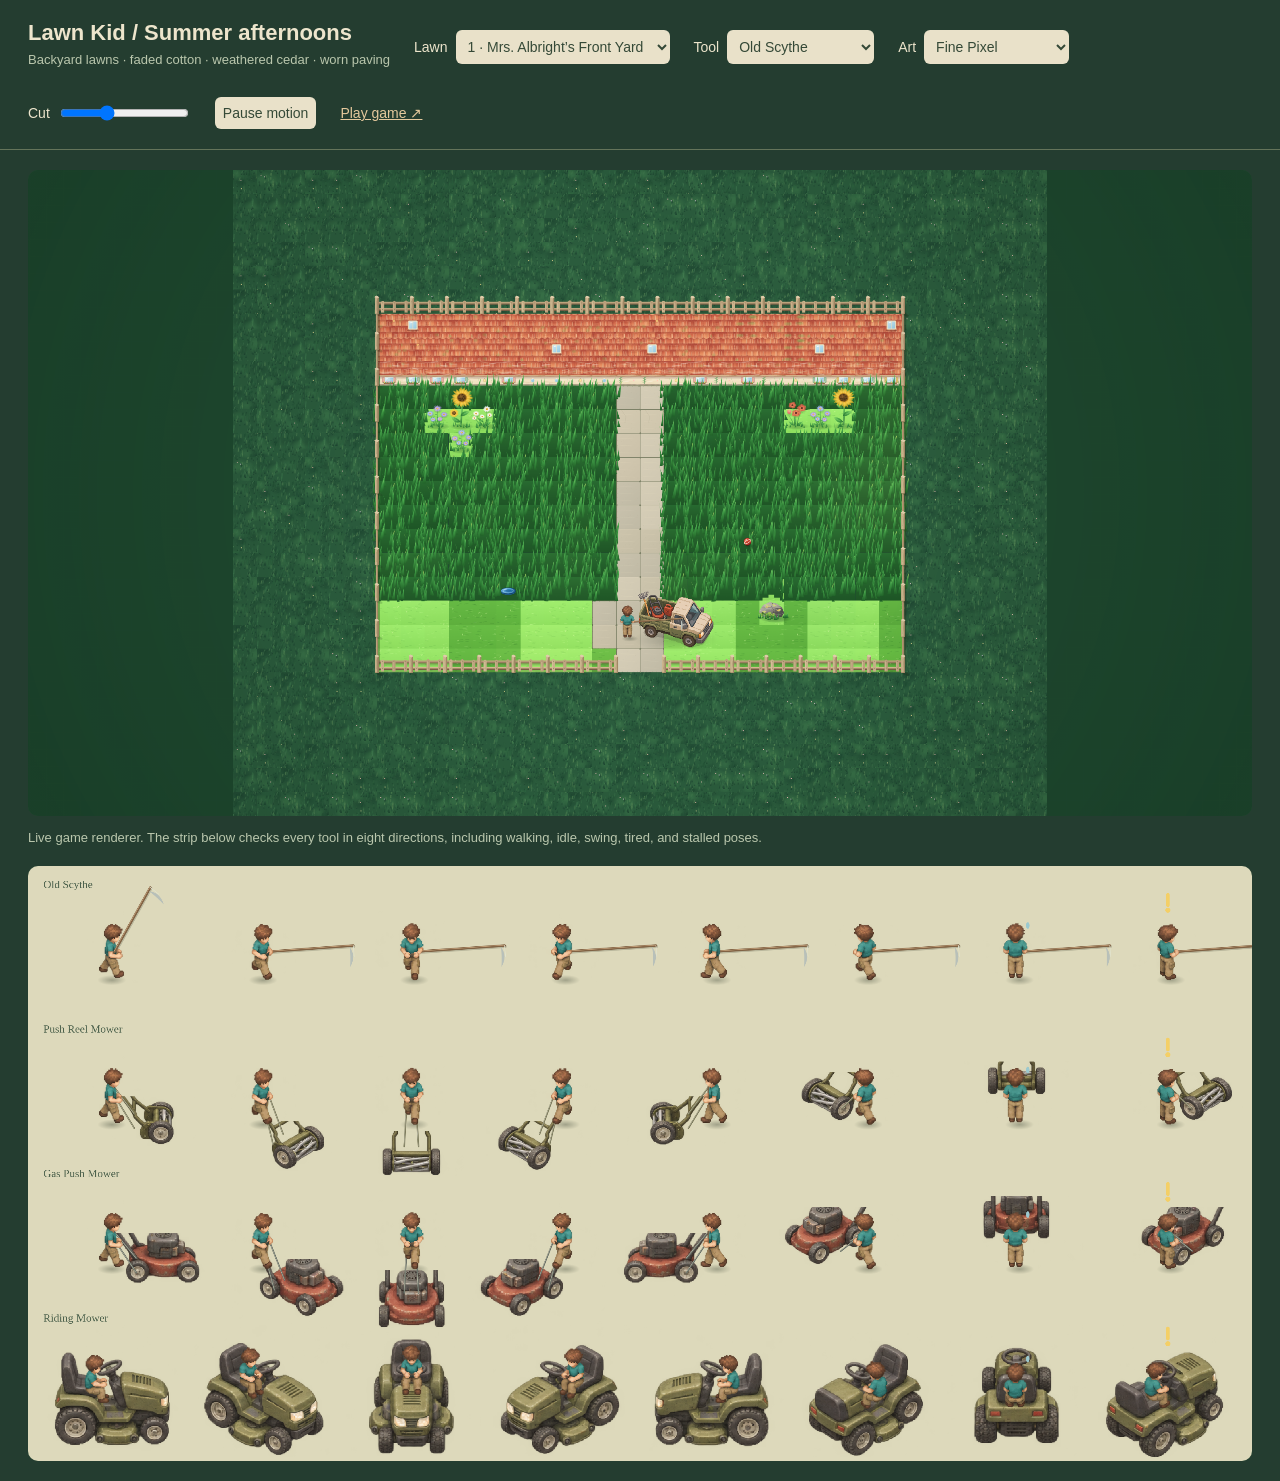
==== mockups/art-review.html @ 379fbd5e "Lawn Kid v1: 10-level lawn mowing game Canvas 2D game with hand-drawn grass, scythe/reel/gas/ride mo" ====
<!doctype html>
<html lang="en"><head><meta charset="utf-8"><meta name="viewport" content="width=device-width, initial-scale=1"><title>Lawn Kid · Art review</title>
<style>
*{box-sizing:border-box}body{margin:0;background:#243d30;color:#ede5cc;font:14px 'Trebuchet MS',sans-serif}header{padding:20px 28px;display:flex;gap:24px;align-items:center;flex-wrap:wrap;border-bottom:1px solid #64745a}h1{margin:0;font-size:22px}p{margin:6px 0;color:#bac7ad;font-size:13px}label{display:flex;align-items:center;gap:8px}select,button{font:inherit;background:#e9e1c9;color:#354937;border:0;border-radius:6px;padding:8px}main{padding:20px 28px}canvas{display:block;width:100%;border-radius:10px;background:#244b31}#cast{margin-top:18px}a{color:#e4c89c}.note{margin:12px 0;line-height:1.5}
</style></head><body>
<header><div><h1>Lawn Kid / Summer afternoons</h1><p>Backyard lawns · faded cotton · weathered cedar · worn paving</p></div>
<label>Lawn <select id="level"></select></label><label>Tool <select id="tool"></select></label><label>Art <select id="art"><option value="pixel">Fine Pixel</option><option value="realism">Textured Realism</option></select></label><label>Cut <input id="cut" type="range" min="0" max="100" value="35"></label><button id="motion">Pause motion</button><a href="../index.html">Play game ↗</a></header>
<main><canvas id="scene"></canvas><p class="note">Live game renderer. The strip below checks every tool in eight directions, including walking, idle, swing, tired, and stalled poses.</p><canvas id="cast"></canvas></main>
<script src="../js/data.js"></script><script src="../js/sim.js"></script><script src="../js/sprites_nature.js"></script><script src="../js/sprites_player.js"></script><script src="../js/sprites_build.js"></script><script src="../js/render.js"></script><script src="../js/art-styles.js"></script>
<script>
const M=MOW, scene=document.querySelector('#scene'), cast=document.querySelector('#cast'), level=document.querySelector('#level'), tool=document.querySelector('#tool'), cut=document.querySelector('#cut');
M.LEVELS.forEach((l,i)=>level.add(new Option((i+1)+' · '+l.name,i)));M.TOOL_ORDER.forEach(t=>tool.add(new Option(M.TOOLS[t].name,t)));
const query=new URLSearchParams(location.search);level.value=query.get('level')||'0';tool.value=query.get('tool')||'scythe';
let state, paused=query.has('still'), time=1.4;
const art=document.querySelector('#art');art.value=query.get('art')==='realism'?'realism':'pixel';
art.onchange=async()=>{await M.ArtStyles.setStyle(art.value);if(paused)draw()};
const casts=M.TOOL_ORDER.map(tool=>M.Sim.create(0,{upgrades:{}},tool));
function rebuild(){state=M.Sim.create(+level.value,{upgrades:{}},tool.value); M.Render.bake(state); const threshold=+cut.value/100;for(let y=0;y<state.H;y++)for(let x=0;x<state.W;x++){const i=y*state.W+x;if(state.grass[i]&&y>state.H*(1-threshold)){state.grass[i]=0;state.dir[i]=x%6<3?1:2;}}}
level.onchange=tool.onchange=cut.oninput=()=>{rebuild();if(paused)draw()};document.querySelector('#motion').textContent=paused?'Resume motion':'Pause motion';document.querySelector('#motion').onclick=()=>{paused=!paused;document.querySelector('#motion').textContent=paused?'Resume motion':'Pause motion'; if(!paused)draw()};
function size(cv,w,h){cv.width=w*2;cv.height=h*2;cv.style.aspectRatio=w+'/'+h;}
size(scene,1440,760);size(cast,1440,700);rebuild();
if(query.has('smoke')){
  try {
    const cv=document.createElement('canvas');cv.width=800;cv.height=500;
    let count=0;
    for(let l=0;l<M.LEVELS.length;l++)for(const t of M.TOOL_ORDER){
      const st=M.Sim.create(l,{upgrades:{}},t);M.Render.bake(st);
      const u=Math.min(cv.width/(st.W*M.CELL),cv.height/(st.H*M.CELL));
      M.Render.draw(cv.getContext('2d'),st,{x:0,y:0},cv.width,cv.height,u,1,{footprint:true});count++;
    }
    document.body.dataset.smoke='PASS: '+count+' lawn/tool scenes rendered'; const result=document.createElement('p'); result.textContent=document.body.dataset.smoke; document.querySelector('header').appendChild(result);
  } catch(e){document.body.dataset.smoke='FAIL: '+e.stack;}
}
function draw(){if(!paused)time+=1/60;const u=Math.min(scene.width/(state.W*M.CELL),scene.height/(state.H*M.CELL));const cam={x:(state.W*M.CELL-scene.width/u)/2,y:(state.H*M.CELL-scene.height/u)/2};M.Render.draw(scene.getContext('2d'),state,cam,scene.width,scene.height,u,time,{footprint:false});
const g=cast.getContext('2d');g.setTransform(2,0,0,2,0,0);g.fillStyle='#ddd9bb';g.fillRect(0,0,1440,700);
M.TOOL_ORDER.forEach((t,row)=>{g.fillStyle='#4d624d';g.font='13px Trebuchet MS';g.fillText(M.TOOLS[t].name,18,26+row*170);for(let col=0;col<8;col++){g.save();g.translate(95+col*178,130+row*170);g.scale(6,6);const cs=casts[row];cs.p.x=0;cs.p.y=0;cs.p.heading=col*Math.PI/4;cs.p.step=time*3;cs.moving=col<6;cs.engine=true;cs.tired=col===6;cs.stall=col===7?1:0;cs.sw=t==='scythe'&&col===0?{a0:0,t:time%M.SCYTHE.duration}:null;M.ArtStyles.drawPlayer(g,cs,time);g.restore();}});if(!paused)requestAnimationFrame(draw);}
M.ArtStyles.setStyle(art.value).then(draw);
</script></body></html>
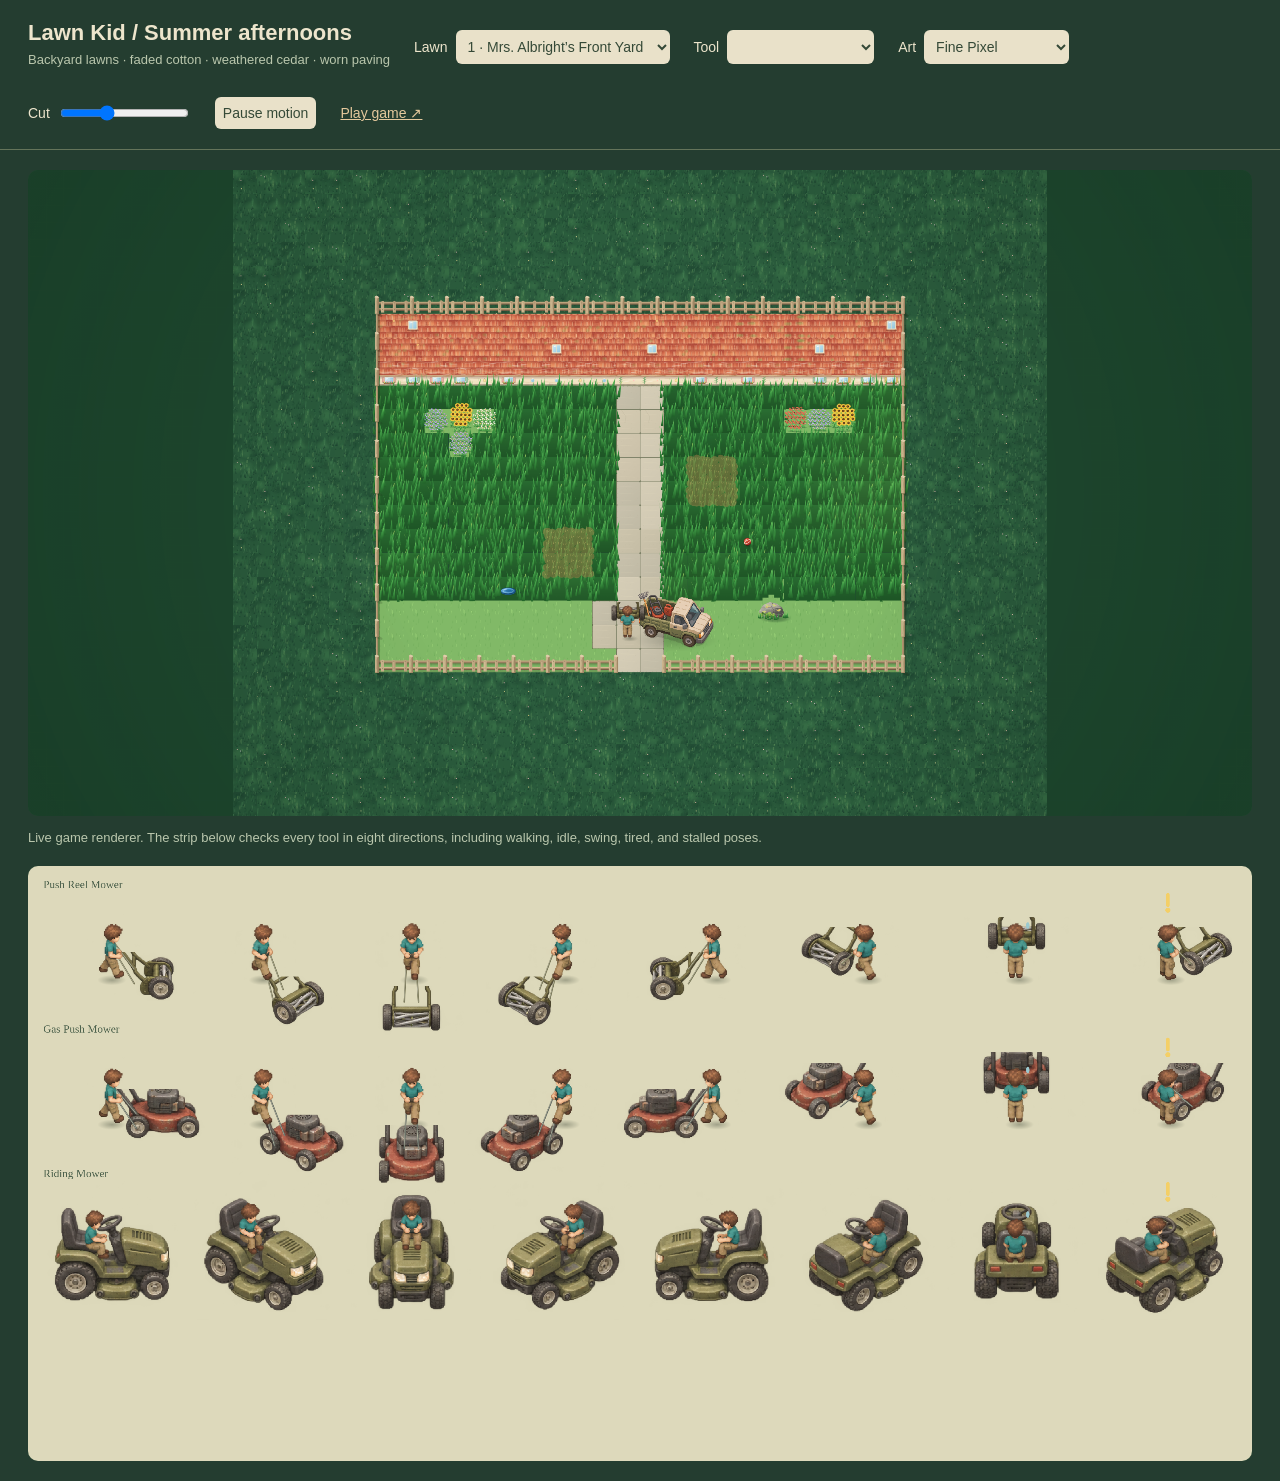
==== commit 79375e6c: "Require truck equipment changes and add manual lawn feeding" ====
--- a/mockups/art-review.html
+++ b/mockups/art-review.html
@@ -6,7 +6,7 @@
 <header><div><h1>Lawn Kid / Summer afternoons</h1><p>Backyard lawns · faded cotton · weathered cedar · worn paving</p></div>
 <label>Lawn <select id="level"></select></label><label>Tool <select id="tool"></select></label><label>Art <select id="art"><option value="pixel">Fine Pixel</option><option value="realism">Textured Realism</option></select></label><label>Cut <input id="cut" type="range" min="0" max="100" value="35"></label><button id="motion">Pause motion</button><a href="../index.html">Play game ↗</a></header>
 <main><canvas id="scene"></canvas><p class="note">Live game renderer. The strip below checks every tool in eight directions, including walking, idle, swing, tired, and stalled poses.</p><canvas id="cast"></canvas></main>
-<script src="../js/data.js"></script><script src="../js/sim.js"></script><script src="../js/sprites_nature.js"></script><script src="../js/sprites_player.js"></script><script src="../js/sprites_build.js"></script><script src="../js/render.js"></script><script src="../js/art-styles.js"></script>
+<script src="../js/data.js"></script><script src="../js/groundskeeping.js"></script><script src="../js/sim.js"></script><script src="../js/sprites_nature.js"></script><script src="../js/sprites_player.js"></script><script src="../js/sprites_build.js"></script><script src="../js/render.js"></script><script src="../js/art-styles.js"></script>
 <script>
 const M=MOW, scene=document.querySelector('#scene'), cast=document.querySelector('#cast'), level=document.querySelector('#level'), tool=document.querySelector('#tool'), cut=document.querySelector('#cut');
 M.LEVELS.forEach((l,i)=>level.add(new Option((i+1)+' · '+l.name,i)));M.TOOL_ORDER.forEach(t=>tool.add(new Option(M.TOOLS[t].name,t)));
